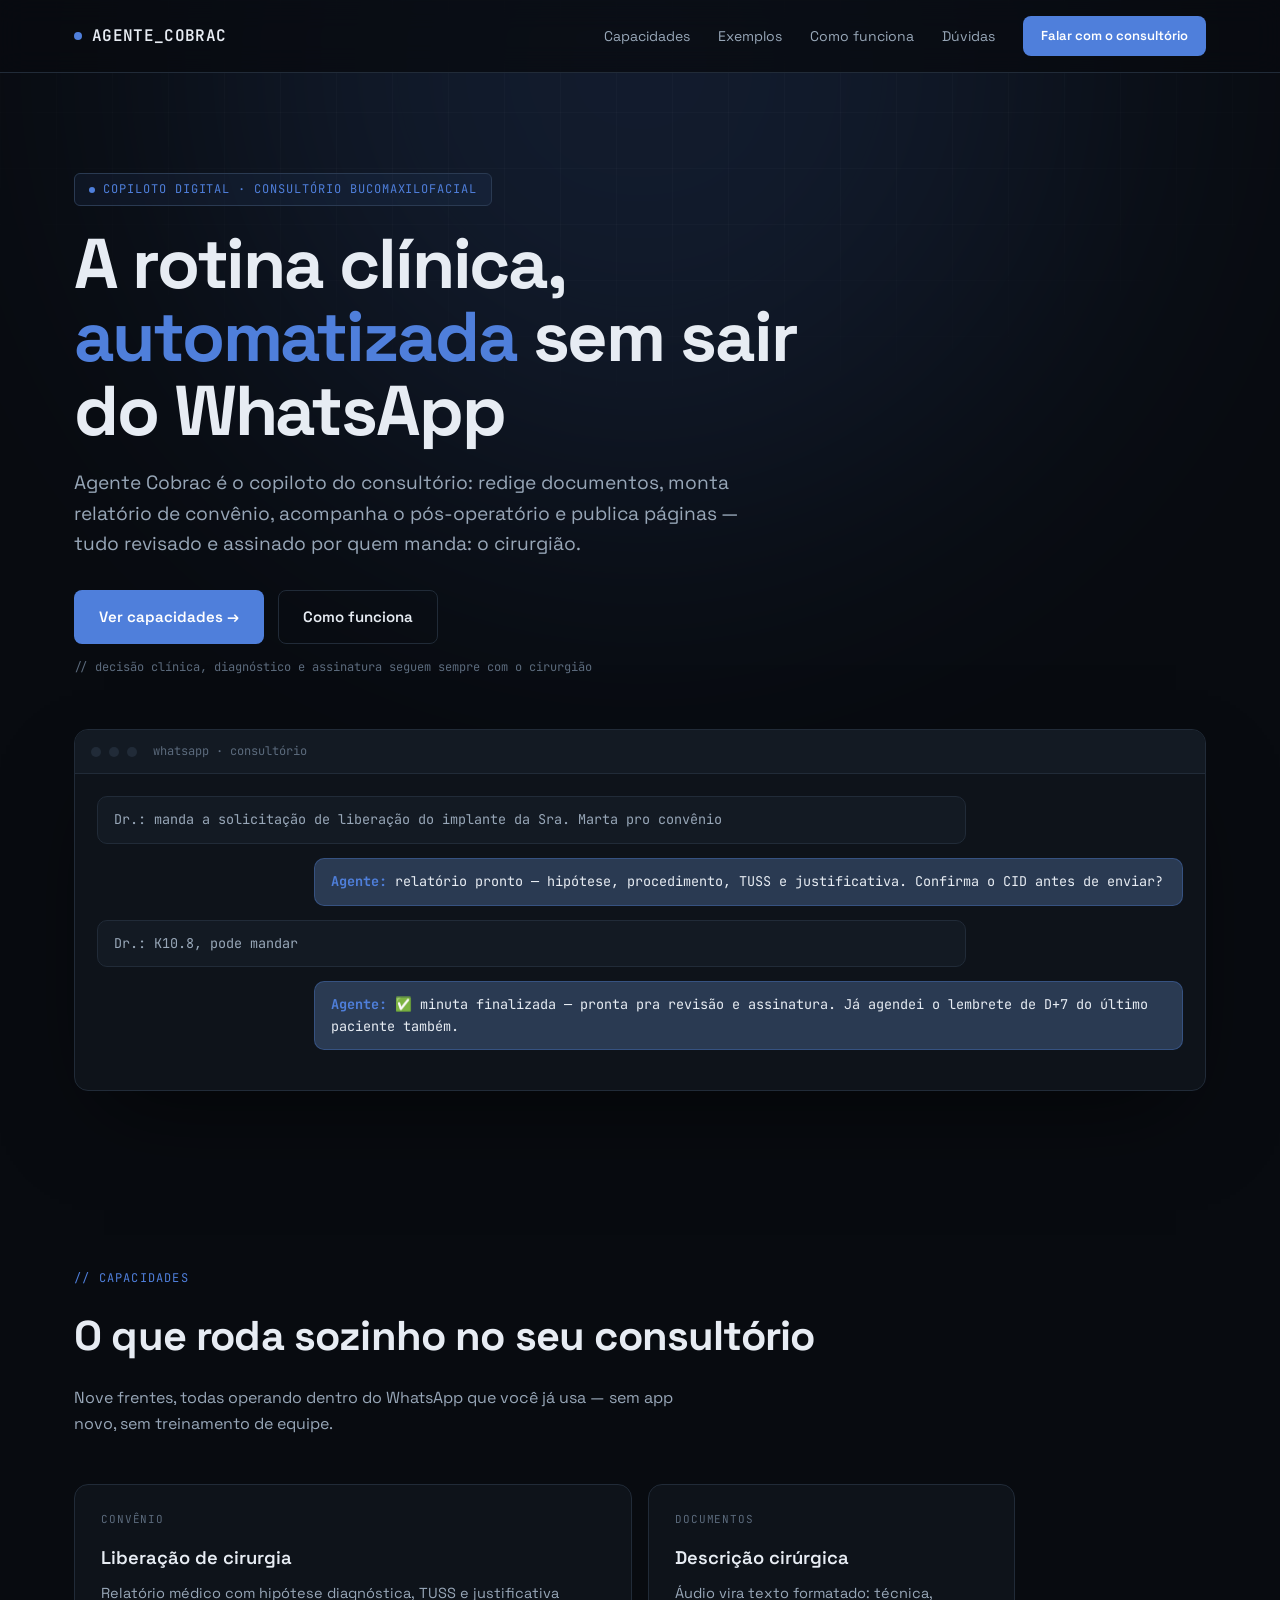
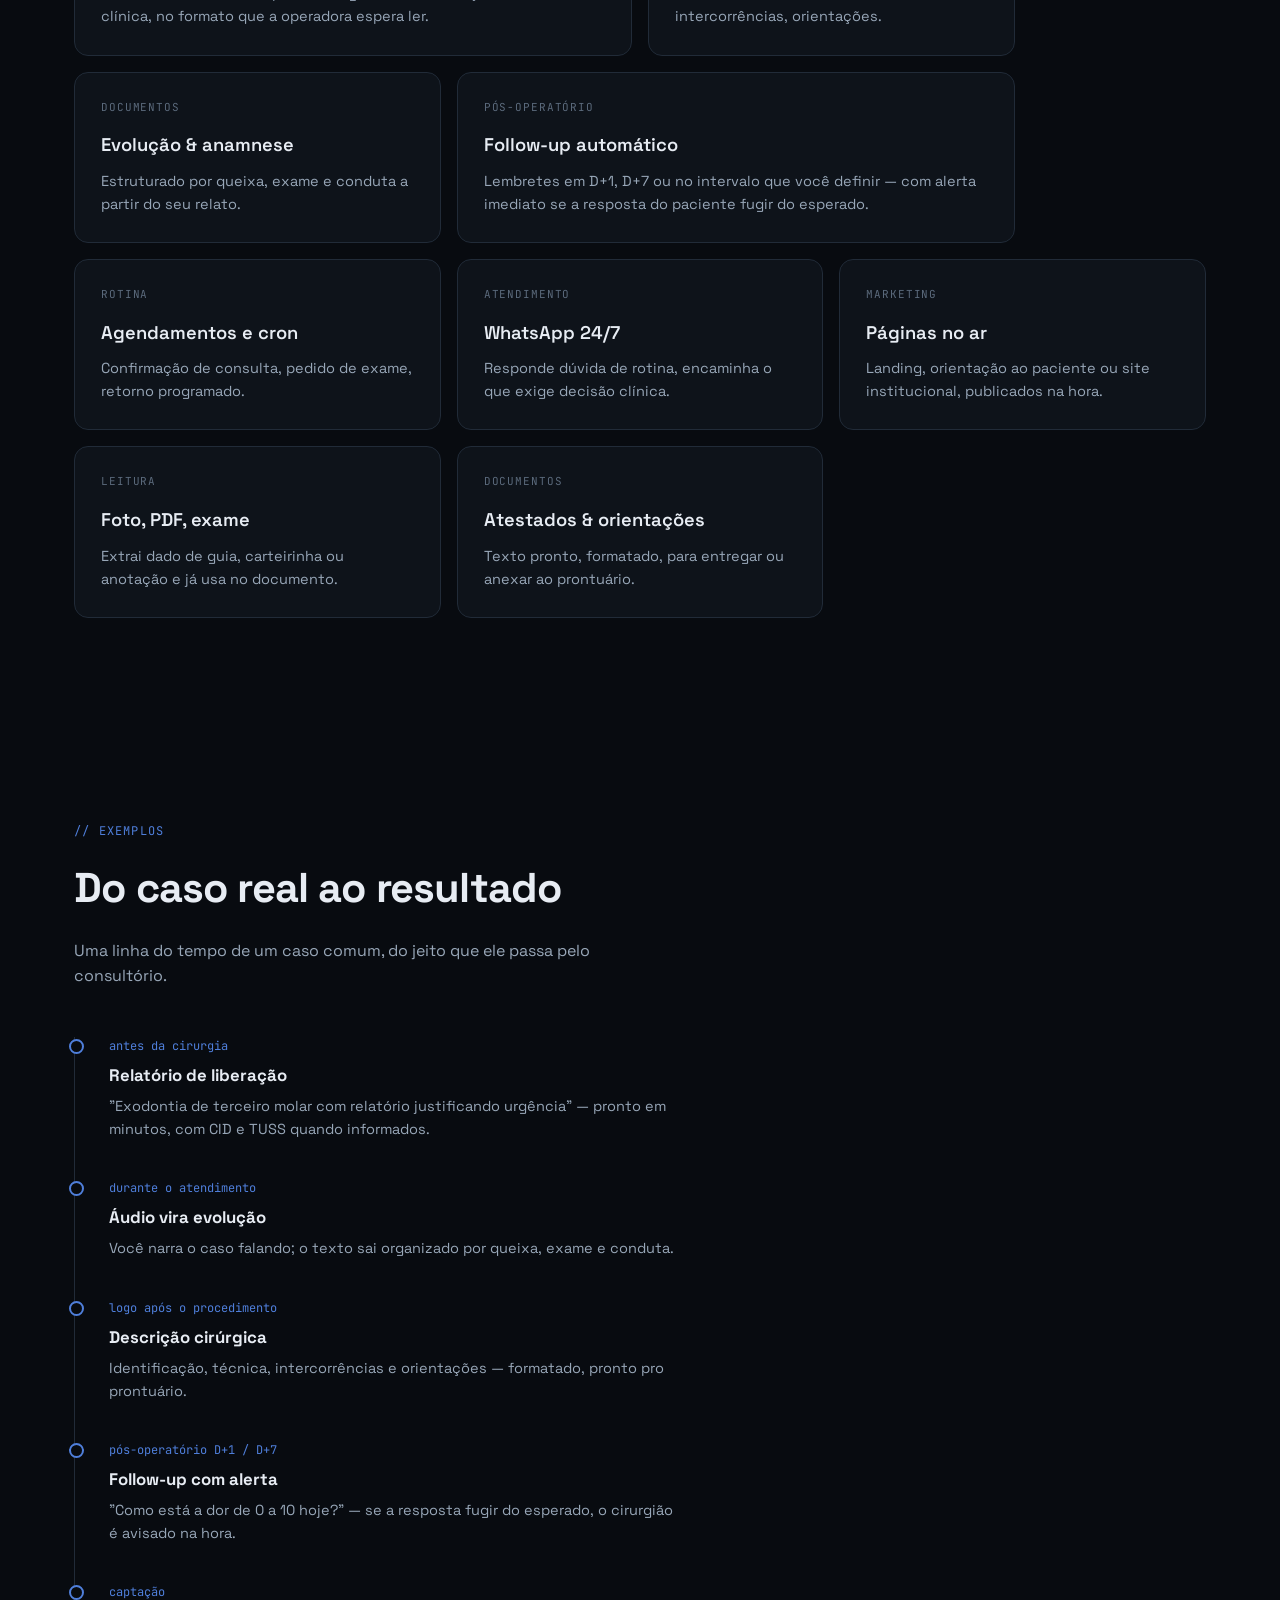
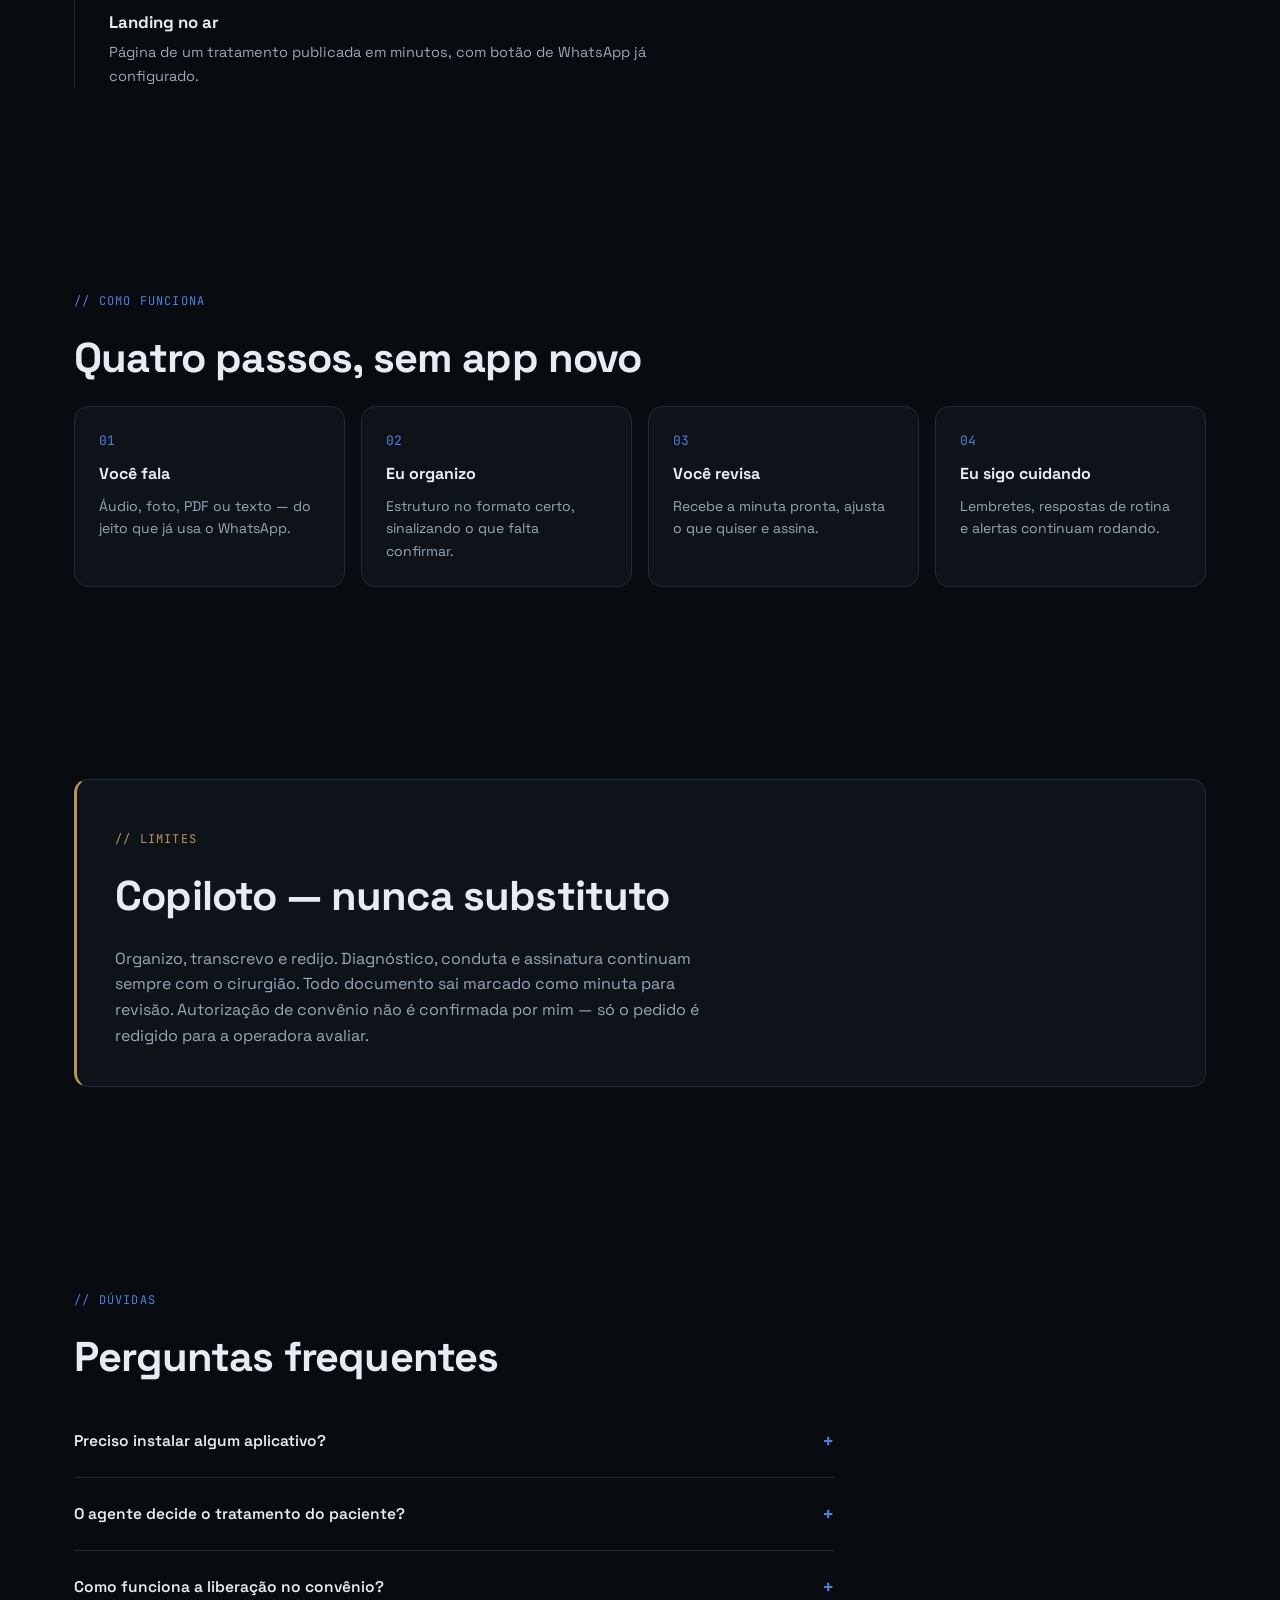
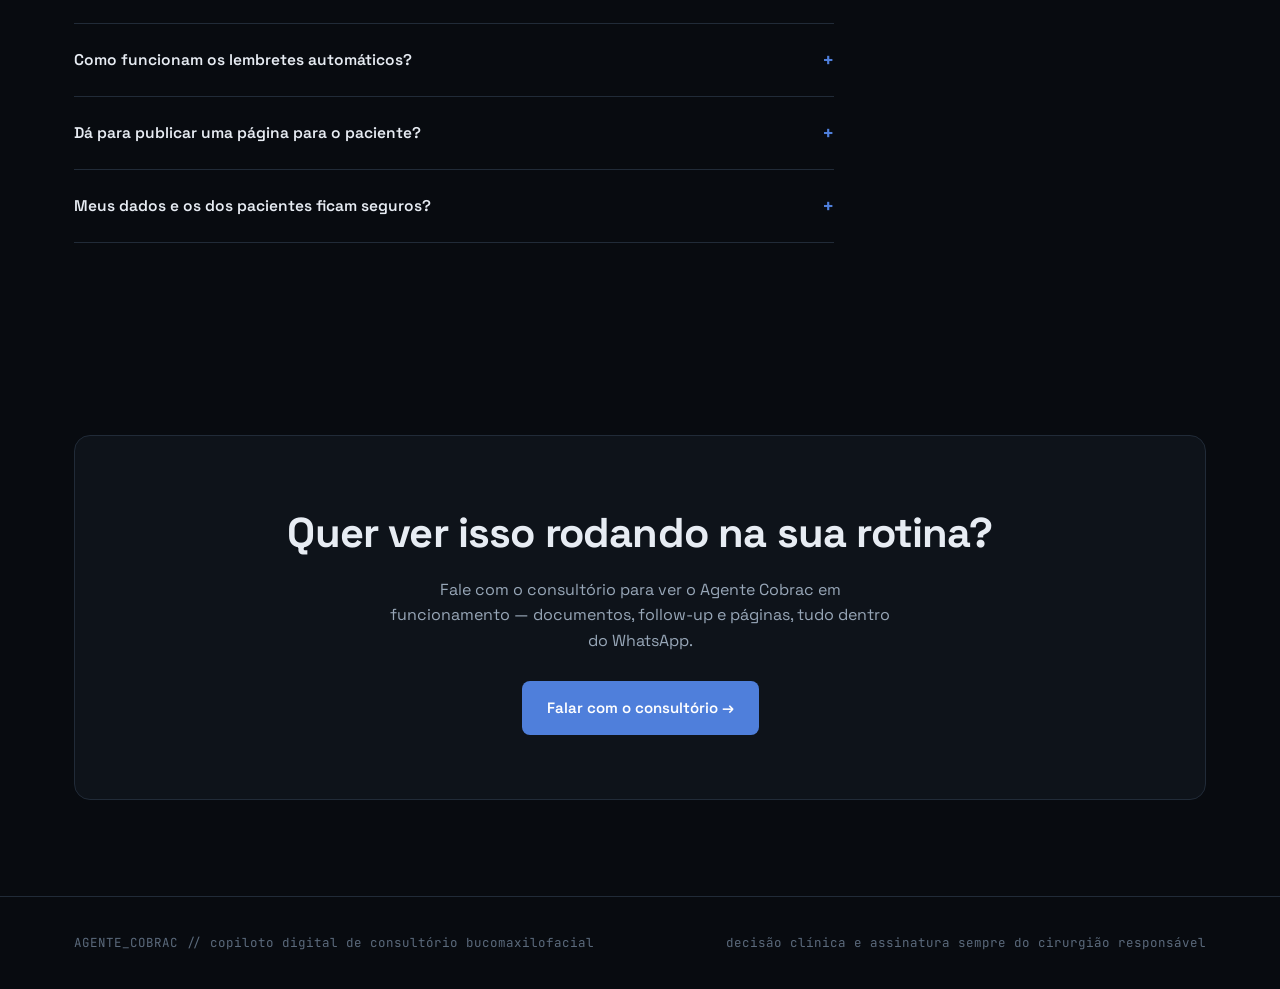
==== assets/sites_padrao/agente-cobrac/index.html @ 3a454f1e "Modo apresentacao (/apresentacao) + mini-CRM (/crm): funil comercial ate cirurgia com mensagem autom" ====
<!doctype html>
<html lang="pt-BR">
<head>
<meta charset="utf-8">
<meta name="viewport" content="width=device-width, initial-scale=1">
<title>Agente Cobrac — automação clínica para cirurgiões bucomaxilofaciais</title>
<meta name="description" content="O copiloto digital do consultório bucomaxilofacial: documentos, liberação de convênio, follow-up automático e páginas no ar — tudo dentro do WhatsApp.">
<meta property="og:title" content="Agente Cobrac — automação clínica para bucomaxilo">
<meta property="og:type" content="website">
<link rel="icon" href="data:image/svg+xml,<svg xmlns='http://www.w3.org/2000/svg' viewBox='0 0 100 100'><text y='.85em' font-size='84'>◆</text></svg>">
<link rel="preconnect" href="https://fonts.googleapis.com">
<link rel="preconnect" href="https://fonts.gstatic.com" crossorigin>
<link href="https://fonts.googleapis.com/css2?family=Space+Grotesk:wght@400;500;600;700&family=JetBrains+Mono:wght@400;500;600&display=swap" rel="stylesheet">
<style>
:root{
  --void:#080b10; --panel:#0e131a; --panel-2:#131a23; --line:#212b38;
  --ink:#e7ecf3; --ink-soft:#98a7b8; --ink-mute:#5b6a7c;
  --accent:#4f7fdb; --accent-soft:#2a3a52; --gold:#b8965a;
  --mono: 'JetBrains Mono', ui-monospace, SFMono-Regular, Menlo, monospace;
  --sans: 'Space Grotesk', system-ui, -apple-system, sans-serif;
}
*{box-sizing:border-box}
html{scroll-behavior:smooth}
body{margin:0;background:var(--void);color:var(--ink);font-family:var(--sans);line-height:1.6;overflow-x:hidden;-webkit-font-smoothing:antialiased}
::selection{background:var(--accent);color:#080b10}
a{color:inherit}
.container{max-width:1180px;margin:0 auto;padding:0 24px}

/* subtle backdrop — no rainbow blobs, just a quiet glow */
.mesh{position:fixed;inset:0;z-index:-2;background:var(--void)}
.mesh::before{
  content:"";position:absolute;width:70vw;height:70vw;border-radius:50%;
  filter:blur(140px);opacity:.14;background:var(--accent);
  top:-30vw;left:50%;transform:translateX(-50%);
}
.grid-overlay{position:fixed;inset:0;z-index:-1;pointer-events:none;
  background-image:linear-gradient(rgba(255,255,255,.02) 1px,transparent 1px),linear-gradient(90deg,rgba(255,255,255,.02) 1px,transparent 1px);
  background-size:56px 56px; mask-image:radial-gradient(ellipse 80% 60% at 50% 0%,#000 40%,transparent 85%)}

/* nav */
.nav{position:sticky;top:0;z-index:40;backdrop-filter:blur(14px);background:rgba(8,11,16,.78);border-bottom:1px solid var(--line)}
.nav-inner{display:flex;align-items:center;justify-content:space-between;height:72px}
.brand{display:flex;align-items:center;gap:10px;font-family:var(--mono);font-weight:600;letter-spacing:.02em;text-decoration:none;color:var(--ink)}
.brand .dot{width:8px;height:8px;border-radius:50%;background:var(--accent)}
.nav-links{display:flex;gap:28px;align-items:center}
.nav-links a{font-size:14px;color:var(--ink-soft);text-decoration:none;transition:color .2s}
.nav-links a:hover{color:var(--accent)}
@media (max-width:820px){.nav-links a:not(.cta-mini){display:none}}
.cta-mini{padding:10px 18px;border-radius:8px;background:var(--accent);color:#fff!important;font-weight:600;font-size:13px!important}

/* hero */
.hero{padding:100px 0 70px;position:relative}
.kicker{display:inline-flex;align-items:center;gap:8px;font-family:var(--mono);font-size:12px;letter-spacing:.08em;text-transform:uppercase;color:var(--accent);border:1px solid var(--accent-soft);background:rgba(79,127,219,.08);padding:6px 14px;border-radius:6px}
.kicker::before{content:"";width:6px;height:6px;border-radius:50%;background:var(--accent)}
.hero h1{font-size:clamp(2.4rem,5.6vw,4.4rem);line-height:1.04;letter-spacing:-.03em;margin:22px 0 20px;max-width:16ch;font-weight:700;color:var(--ink)}
.hero h1 em{font-style:normal;color:var(--accent)}
.hero p.lead{color:var(--ink-soft);font-size:clamp(1rem,1.6vw,1.2rem);max-width:56ch;margin-bottom:30px}
.hero-ctas{display:flex;gap:14px;flex-wrap:wrap;margin-bottom:14px}
.btn{display:inline-flex;align-items:center;gap:8px;padding:14px 24px;border-radius:8px;font-weight:600;font-size:15px;text-decoration:none;border:1px solid transparent;transition:transform .2s ease,box-shadow .2s ease}
.btn-primary{background:var(--accent);color:#fff}
.btn-primary:hover{transform:translateY(-2px);box-shadow:0 12px 28px -10px rgba(79,127,219,.55)}
.btn-ghost{border-color:var(--line);color:var(--ink)}
.btn-ghost:hover{border-color:var(--accent);color:var(--accent)}
.fine{font-family:var(--mono);font-size:12px;color:var(--ink-mute)}

/* terminal / chat mockup */
.termwrap{margin-top:52px}
.term{background:var(--panel);border:1px solid var(--line);border-radius:14px;overflow:hidden;box-shadow:0 40px 90px -30px rgba(0,0,0,.6)}
.term-bar{display:flex;align-items:center;gap:8px;padding:12px 16px;border-bottom:1px solid var(--line);background:var(--panel-2)}
.term-dot{width:10px;height:10px;border-radius:50%;background:var(--line)}
.term-title{margin-left:8px;font-family:var(--mono);font-size:12px;color:var(--ink-mute)}
.term-body{padding:22px 22px 26px;font-family:var(--mono);font-size:13.5px}
.bubble{max-width:80%;padding:12px 16px;border-radius:10px;margin-bottom:14px;opacity:0;transform:translateY(10px);animation:rise .5s ease forwards}
.bubble.dr{background:var(--panel-2);border:1px solid var(--line);color:var(--ink-soft)}
.bubble.bot{background:var(--accent-soft);border:1px solid rgba(79,127,219,.35);margin-left:auto;color:var(--ink)}
.bubble b{color:var(--accent)}
.b1{animation-delay:.2s}.b2{animation-delay:1.1s}.b3{animation-delay:2s}.b4{animation-delay:2.9s}
@keyframes rise{to{opacity:1;transform:none}}

/* section shell */
section{padding:96px 0}
.eyebrow{font-family:var(--mono);font-size:12px;letter-spacing:.1em;text-transform:uppercase;color:var(--accent);margin-bottom:14px}
h2{font-size:clamp(1.7rem,3.4vw,2.6rem);letter-spacing:-.02em;margin:0 0 14px;font-weight:700}
.sec-lead{color:var(--ink-soft);max-width:60ch;margin-bottom:48px}

/* bento */
.bento{display:grid;grid-template-columns:repeat(6,1fr);gap:16px}
.bcard{grid-column:span 2;background:var(--panel);border:1px solid var(--line);border-radius:14px;padding:26px;position:relative;overflow:hidden;transition:border-color .25s ease,transform .25s ease}
.bcard:hover{border-color:var(--accent);transform:translateY(-3px)}
.bcard.big{grid-column:span 3}
.bcard .tag{font-family:var(--mono);font-size:11px;color:var(--ink-mute);text-transform:uppercase;letter-spacing:.08em;margin-bottom:14px;display:block}
.bcard h3{font-size:1.15rem;margin:0 0 10px;font-weight:600}
.bcard p{color:var(--ink-soft);font-size:14.5px;margin:0}
@media (max-width:900px){.bento{grid-template-columns:repeat(2,1fr)}.bcard,.bcard.big{grid-column:span 2}}

/* timeline exemplos */
.timeline{position:relative;padding-left:34px;border-left:1px solid var(--line)}
.tl-item{position:relative;padding-bottom:38px}
.tl-item:last-child{padding-bottom:0}
.tl-item::before{content:"";position:absolute;left:-40px;top:2px;width:11px;height:11px;border-radius:50%;background:var(--void);border:2px solid var(--accent)}
.tl-item .when{font-family:var(--mono);font-size:12px;color:var(--accent);margin-bottom:6px;display:block}
.tl-item h3{margin:0 0 6px;font-size:1.05rem}
.tl-item p{color:var(--ink-soft);margin:0;max-width:64ch;font-size:14.5px}

/* steps */
.steps{display:grid;grid-template-columns:repeat(4,1fr);gap:16px}
.step{background:var(--panel);border:1px solid var(--line);border-radius:14px;padding:24px}
.step .n{font-family:var(--mono);color:var(--accent);font-size:13px;margin-bottom:10px}
.step h3{font-size:1rem;margin:0 0 8px}
.step p{color:var(--ink-soft);font-size:14px;margin:0}
@media (max-width:900px){.steps{grid-template-columns:1fr 1fr}}
@media (max-width:560px){.steps{grid-template-columns:1fr}}

/* safety */
.safety{background:var(--panel);border:1px solid var(--line);border-left:3px solid var(--gold);border-radius:14px;padding:38px}
.safety h2{color:var(--ink)}
.safety .eyebrow{color:var(--gold)}

/* faq */
.faq-item{border-bottom:1px solid var(--line);padding:20px 0}
.faq-item summary{cursor:pointer;font-weight:600;font-size:15.5px;list-style:none;display:flex;justify-content:space-between;align-items:center;gap:16px}
.faq-item summary::-webkit-details-marker{display:none}
.faq-item summary::after{content:"+";color:var(--accent);font-size:20px;transition:transform .25s}
.faq-item[open] summary::after{transform:rotate(45deg)}
.faq-item p{color:var(--ink-soft);margin:14px 0 0;font-size:14.5px;max-width:66ch}

/* final cta */
.finalcta{text-align:center;background:var(--panel);border:1px solid var(--line);border-radius:16px;padding:64px 24px}
.finalcta h2{margin-bottom:10px}
.finalcta p{color:var(--ink-soft);max-width:50ch;margin:0 auto 28px}

footer{border-top:1px solid var(--line);padding:36px 0;color:var(--ink-mute);font-family:var(--mono);font-size:12.5px}
footer .container{display:flex;flex-wrap:wrap;justify-content:space-between;gap:10px}

/* reveal on scroll */
.reveal{opacity:0;transform:translateY(18px);transition:opacity .7s ease,transform .7s ease}
.reveal.in{opacity:1;transform:none}
@media (prefers-reduced-motion:reduce){.reveal{opacity:1;transform:none;transition:none}}
</style>
</head>
<body>

<div class="mesh"></div>
<div class="grid-overlay"></div>

<nav class="nav">
  <div class="container nav-inner">
    <a class="brand" href="#"><span class="dot"></span>AGENTE_COBRAC</a>
    <div class="nav-links">
      <a href="#capacidades">Capacidades</a>
      <a href="#exemplos">Exemplos</a>
      <a href="#como">Como funciona</a>
      <a href="#duvidas">Dúvidas</a>
      <a class="btn-primary cta-mini" href="#contato">Falar com o consultório</a>
    </div>
  </div>
</nav>

<header class="hero">
  <div class="container">
    <span class="kicker">Copiloto digital · consultório bucomaxilofacial</span>
    <h1>A rotina clínica, <em>automatizada</em> sem sair do WhatsApp</h1>
    <p class="lead">Agente Cobrac é o copiloto do consultório: redige documentos, monta relatório de convênio, acompanha o pós-operatório e publica páginas — tudo revisado e assinado por quem manda: o cirurgião.</p>
    <div class="hero-ctas">
      <a class="btn btn-primary" href="#capacidades">Ver capacidades →</a>
      <a class="btn btn-ghost" href="#como">Como funciona</a>
    </div>
    <p class="fine">// decisão clínica, diagnóstico e assinatura seguem sempre com o cirurgião</p>

    <div class="termwrap reveal">
      <div class="term">
        <div class="term-bar"><span class="term-dot"></span><span class="term-dot"></span><span class="term-dot"></span><span class="term-title">whatsapp · consultório</span></div>
        <div class="term-body">
          <div class="bubble dr b1">Dr.: manda a solicitação de liberação do implante da Sra. Marta pro convênio</div>
          <div class="bubble bot b2"><b>Agente:</b> relatório pronto — hipótese, procedimento, TUSS e justificativa. Confirma o CID antes de enviar?</div>
          <div class="bubble dr b3">Dr.: K10.8, pode mandar</div>
          <div class="bubble bot b4"><b>Agente:</b> ✅ minuta finalizada — pronta pra revisão e assinatura. Já agendei o lembrete de D+7 do último paciente também.</div>
        </div>
      </div>
    </div>
  </div>
</header>

<main>

  <section id="capacidades">
    <div class="container">
      <div class="reveal">
        <p class="eyebrow">// Capacidades</p>
        <h2>O que roda sozinho no seu consultório</h2>
        <p class="sec-lead">Nove frentes, todas operando dentro do WhatsApp que você já usa — sem app novo, sem treinamento de equipe.</p>
      </div>
      <div class="bento">
        <article class="bcard big reveal">
          <span class="tag">Convênio</span>
          <h3>Liberação de cirurgia</h3>
          <p>Relatório médico com hipótese diagnóstica, TUSS e justificativa clínica, no formato que a operadora espera ler.</p>
        </article>
        <article class="bcard reveal"><span class="tag">Documentos</span><h3>Descrição cirúrgica</h3><p>Áudio vira texto formatado: técnica, intercorrências, orientações.</p></article>
        <article class="bcard reveal"><span class="tag">Documentos</span><h3>Evolução & anamnese</h3><p>Estruturado por queixa, exame e conduta a partir do seu relato.</p></article>
        <article class="bcard big reveal">
          <span class="tag">Pós-operatório</span>
          <h3>Follow-up automático</h3>
          <p>Lembretes em D+1, D+7 ou no intervalo que você definir — com alerta imediato se a resposta do paciente fugir do esperado.</p>
        </article>
        <article class="bcard reveal"><span class="tag">Rotina</span><h3>Agendamentos e cron</h3><p>Confirmação de consulta, pedido de exame, retorno programado.</p></article>
        <article class="bcard reveal"><span class="tag">Atendimento</span><h3>WhatsApp 24/7</h3><p>Responde dúvida de rotina, encaminha o que exige decisão clínica.</p></article>
        <article class="bcard reveal"><span class="tag">Marketing</span><h3>Páginas no ar</h3><p>Landing, orientação ao paciente ou site institucional, publicados na hora.</p></article>
        <article class="bcard reveal"><span class="tag">Leitura</span><h3>Foto, PDF, exame</h3><p>Extrai dado de guia, carteirinha ou anotação e já usa no documento.</p></article>
        <article class="bcard reveal"><span class="tag">Documentos</span><h3>Atestados & orientações</h3><p>Texto pronto, formatado, para entregar ou anexar ao prontuário.</p></article>
      </div>
    </div>
  </section>

  <section id="exemplos">
    <div class="container">
      <div class="reveal">
        <p class="eyebrow">// Exemplos</p>
        <h2>Do caso real ao resultado</h2>
        <p class="sec-lead">Uma linha do tempo de um caso comum, do jeito que ele passa pelo consultório.</p>
      </div>
      <div class="timeline reveal">
        <div class="tl-item">
          <span class="when">antes da cirurgia</span>
          <h3>Relatório de liberação</h3>
          <p>"Exodontia de terceiro molar com relatório justificando urgência" — pronto em minutos, com CID e TUSS quando informados.</p>
        </div>
        <div class="tl-item">
          <span class="when">durante o atendimento</span>
          <h3>Áudio vira evolução</h3>
          <p>Você narra o caso falando; o texto sai organizado por queixa, exame e conduta.</p>
        </div>
        <div class="tl-item">
          <span class="when">logo após o procedimento</span>
          <h3>Descrição cirúrgica</h3>
          <p>Identificação, técnica, intercorrências e orientações — formatado, pronto pro prontuário.</p>
        </div>
        <div class="tl-item">
          <span class="when">pós-operatório D+1 / D+7</span>
          <h3>Follow-up com alerta</h3>
          <p>"Como está a dor de 0 a 10 hoje?" — se a resposta fugir do esperado, o cirurgião é avisado na hora.</p>
        </div>
        <div class="tl-item">
          <span class="when">captação</span>
          <h3>Landing no ar</h3>
          <p>Página de um tratamento publicada em minutos, com botão de WhatsApp já configurado.</p>
        </div>
      </div>
    </div>
  </section>

  <section id="como">
    <div class="container">
      <div class="reveal">
        <p class="eyebrow">// Como funciona</p>
        <h2>Quatro passos, sem app novo</h2>
      </div>
      <div class="steps reveal">
        <div class="step"><div class="n">01</div><h3>Você fala</h3><p>Áudio, foto, PDF ou texto — do jeito que já usa o WhatsApp.</p></div>
        <div class="step"><div class="n">02</div><h3>Eu organizo</h3><p>Estruturo no formato certo, sinalizando o que falta confirmar.</p></div>
        <div class="step"><div class="n">03</div><h3>Você revisa</h3><p>Recebe a minuta pronta, ajusta o que quiser e assina.</p></div>
        <div class="step"><div class="n">04</div><h3>Eu sigo cuidando</h3><p>Lembretes, respostas de rotina e alertas continuam rodando.</p></div>
      </div>
    </div>
  </section>

  <section>
    <div class="container">
      <div class="safety reveal">
        <p class="eyebrow">// Limites</p>
        <h2>Copiloto — nunca substituto</h2>
        <p class="sec-lead" style="margin-bottom:0">Organizo, transcrevo e redijo. Diagnóstico, conduta e assinatura continuam sempre com o cirurgião. Todo documento sai marcado como minuta para revisão. Autorização de convênio não é confirmada por mim — só o pedido é redigido para a operadora avaliar.</p>
      </div>
    </div>
  </section>

  <section id="duvidas">
    <div class="container">
      <div class="reveal">
        <p class="eyebrow">// Dúvidas</p>
        <h2>Perguntas frequentes</h2>
      </div>
      <div class="reveal" style="max-width:760px">
        <details class="faq-item"><summary>Preciso instalar algum aplicativo?</summary><p>Não. Tudo roda no mesmo WhatsApp do consultório — áudio, foto, PDF ou texto, e a resposta chega ali mesmo.</p></details>
        <details class="faq-item"><summary>O agente decide o tratamento do paciente?</summary><p>Nunca. Toda decisão clínica é do cirurgião. O que é entregue sempre chega marcado como minuta para revisão e assinatura.</p></details>
        <details class="faq-item"><summary>Como funciona a liberação no convênio?</summary><p>Você passa os dados do caso e o relatório sai no formato que a operadora espera, com CID e TUSS quando informados. Dado que falta fica sinalizado "a confirmar" — nunca inventado.</p></details>
        <details class="faq-item"><summary>Como funcionam os lembretes automáticos?</summary><p>Você define uma vez o que precisa ser lembrado e quando; a partir daí o envio acontece sozinho, com aviso se algo sair do esperado.</p></details>
        <details class="faq-item"><summary>Dá para publicar uma página para o paciente?</summary><p>Sim — direto no domínio do consultório, com link pronto para mandar no WhatsApp.</p></details>
        <details class="faq-item"><summary>Meus dados e os dos pacientes ficam seguros?</summary><p>Ficam no ambiente do próprio consultório, sem compartilhamento com terceiros.</p></details>
      </div>
    </div>
  </section>

  <section id="contato">
    <div class="container">
      <div class="finalcta reveal">
        <h2>Quer ver isso rodando na sua rotina?</h2>
        <p>Fale com o consultório para ver o Agente Cobrac em funcionamento — documentos, follow-up e páginas, tudo dentro do WhatsApp.</p>
        <a class="btn btn-primary" href="#">Falar com o consultório →</a>
      </div>
    </div>
  </section>

</main>

<footer>
  <div class="container">
    <span>AGENTE_COBRAC // copiloto digital de consultório bucomaxilofacial</span>
    <span>decisão clínica e assinatura sempre do cirurgião responsável</span>
  </div>
</footer>

<script>
document.addEventListener('DOMContentLoaded', () => {
  const io = new IntersectionObserver((entries) => {
    entries.forEach(e => { if (e.isIntersecting) e.target.classList.add('in'); });
  }, { threshold: .12 });
  document.querySelectorAll('.reveal').forEach(el => io.observe(el));
});
</script>

</body>
</html>
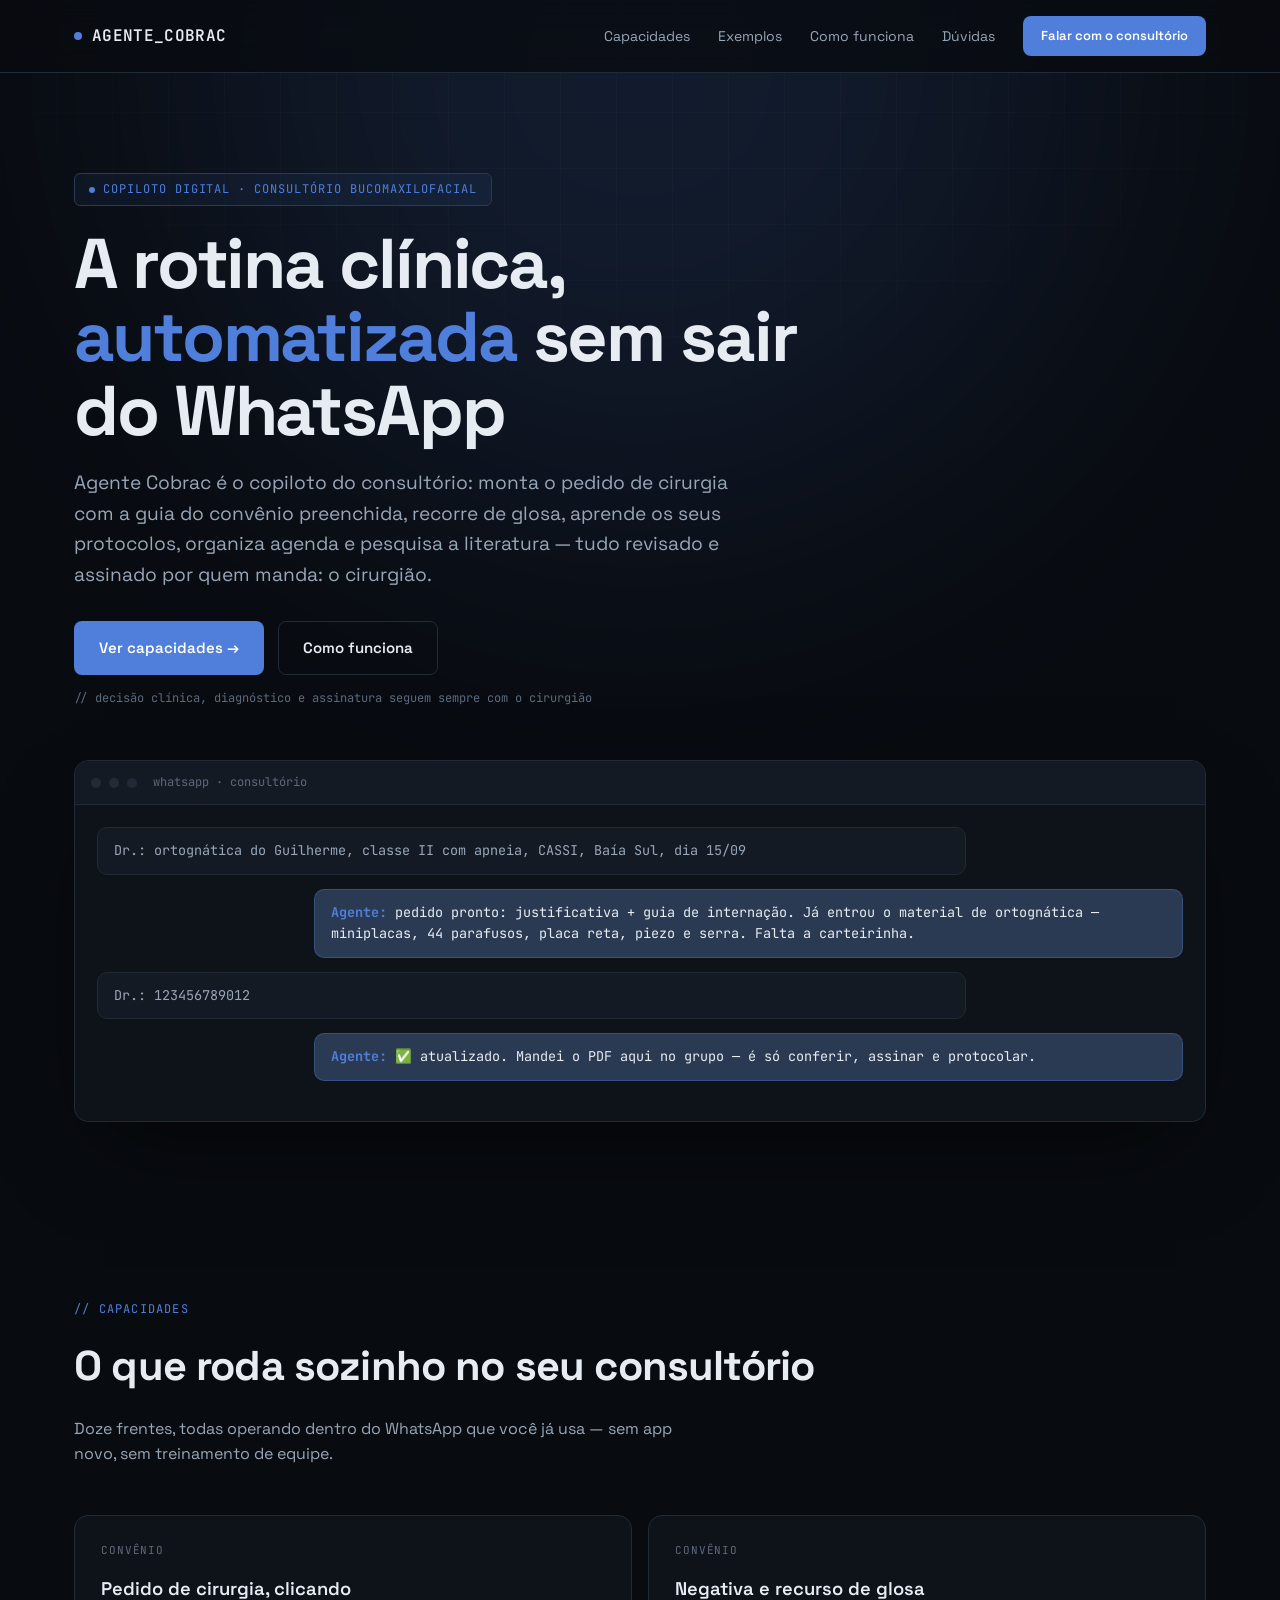
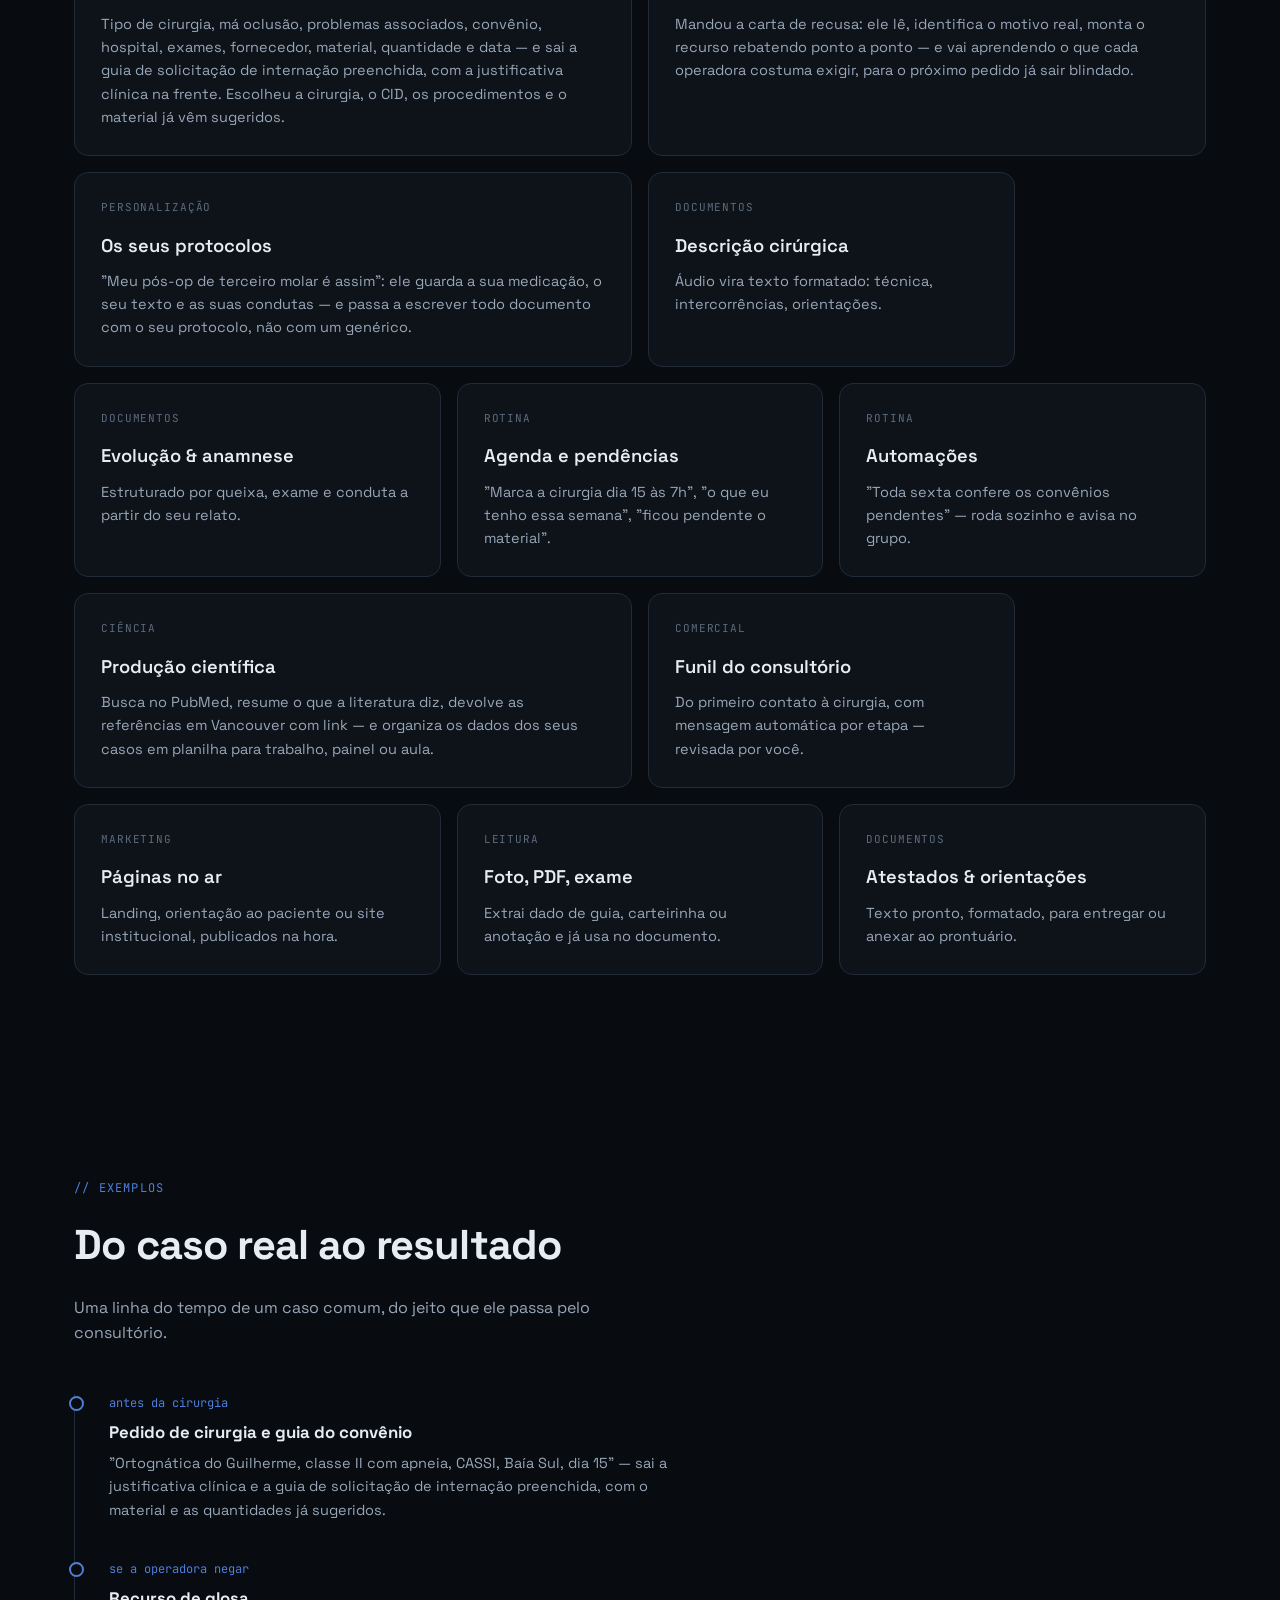
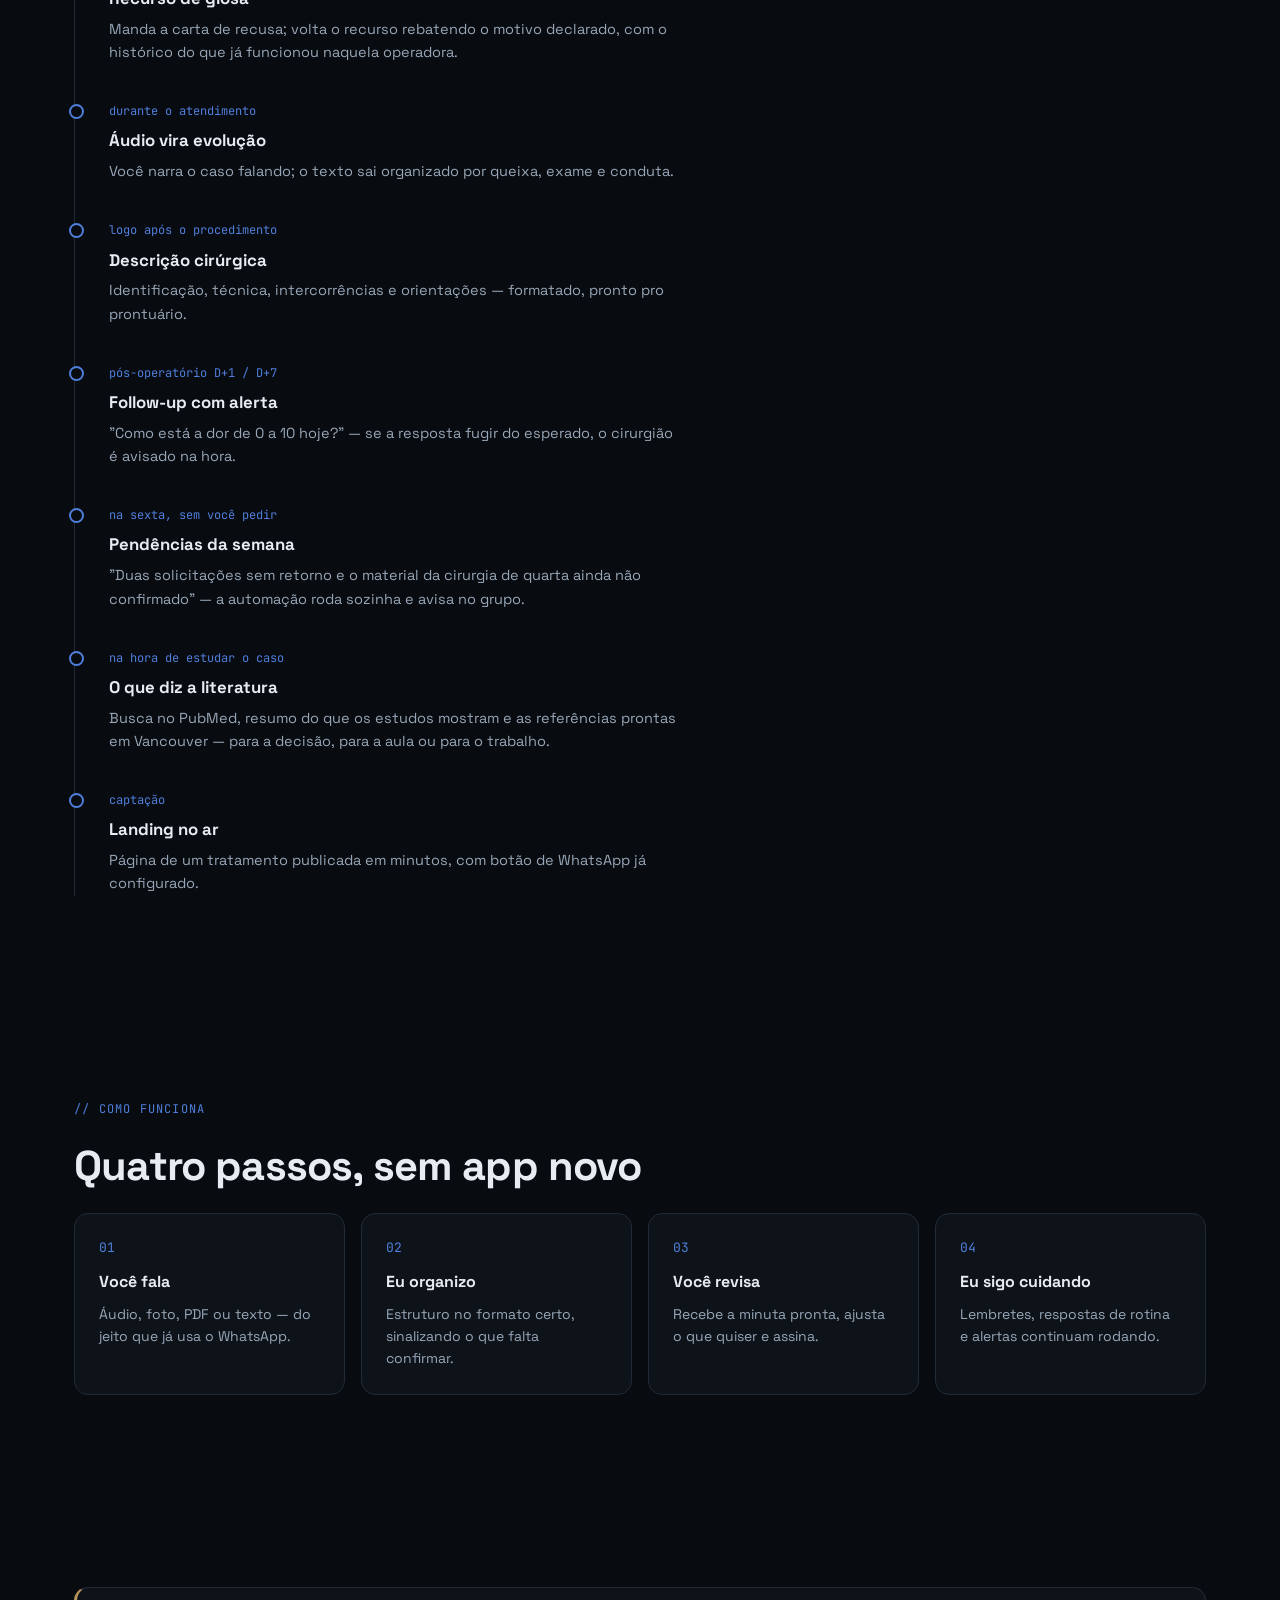
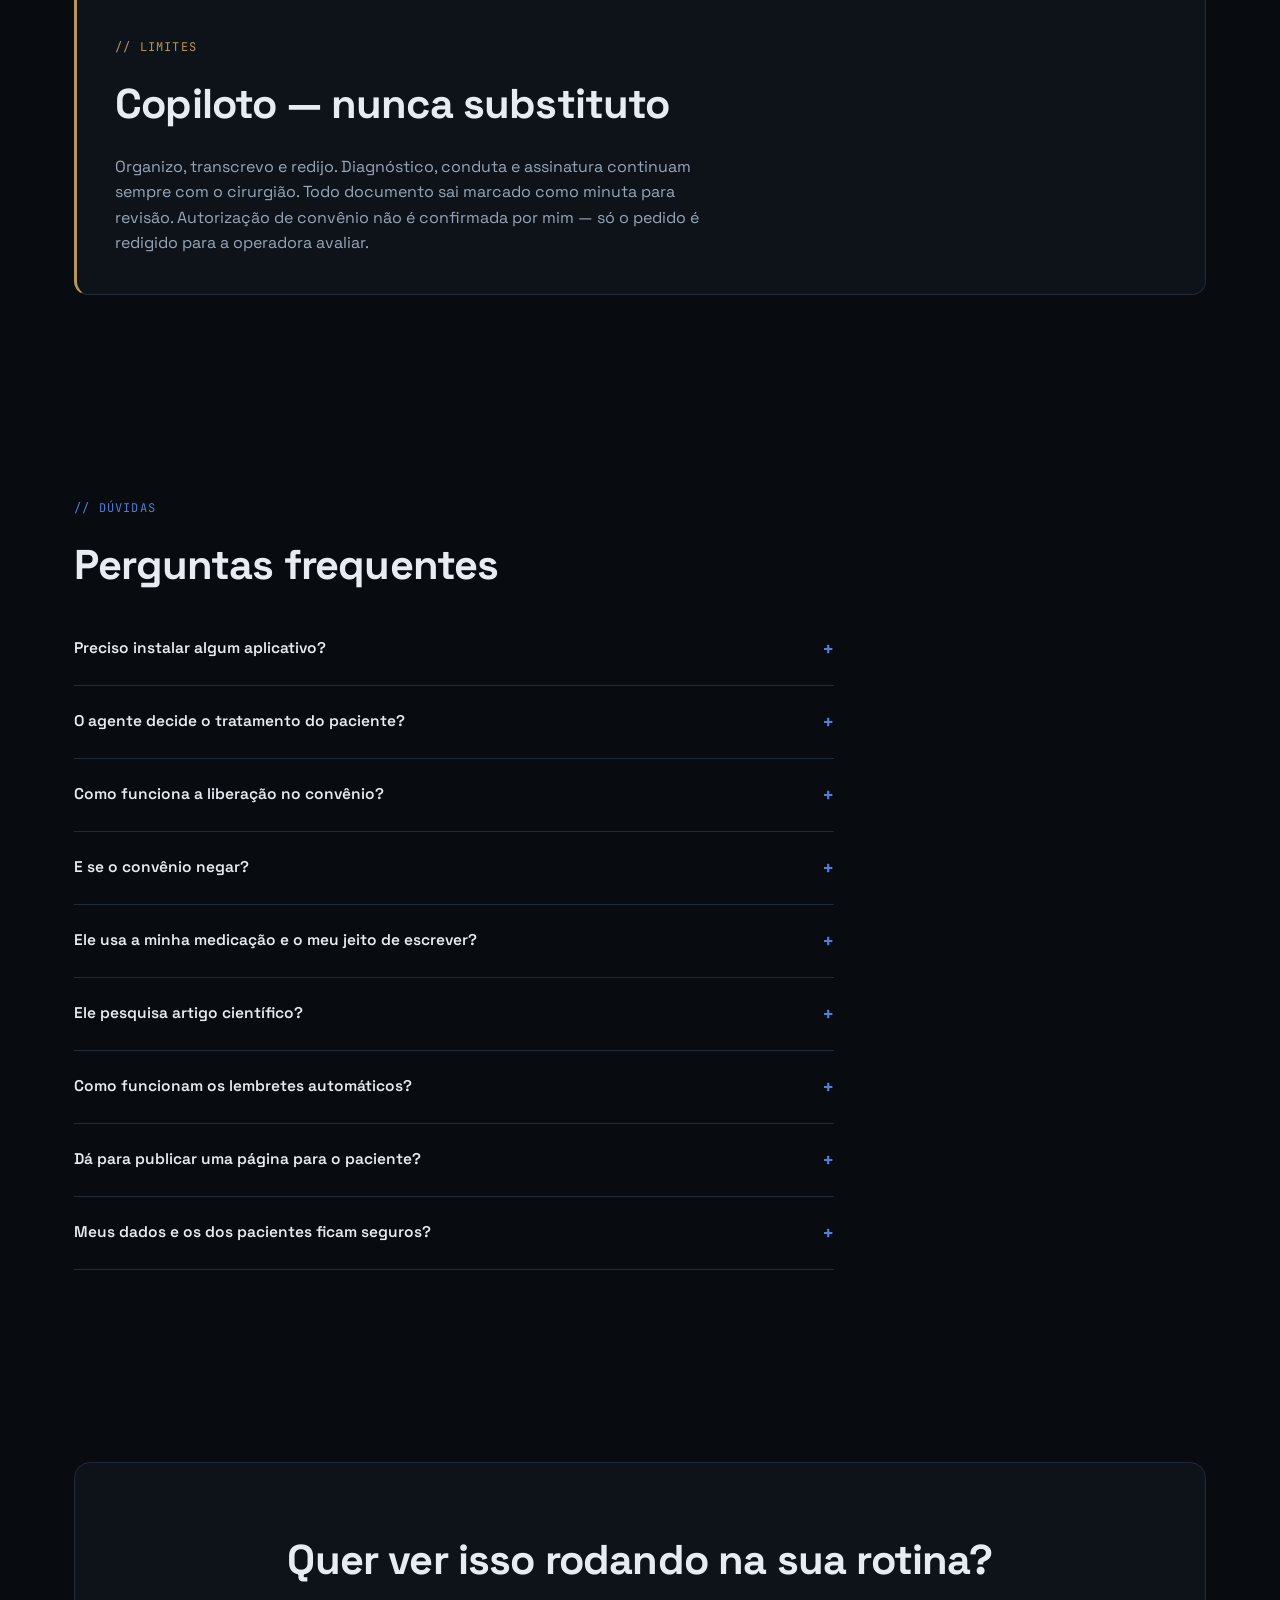
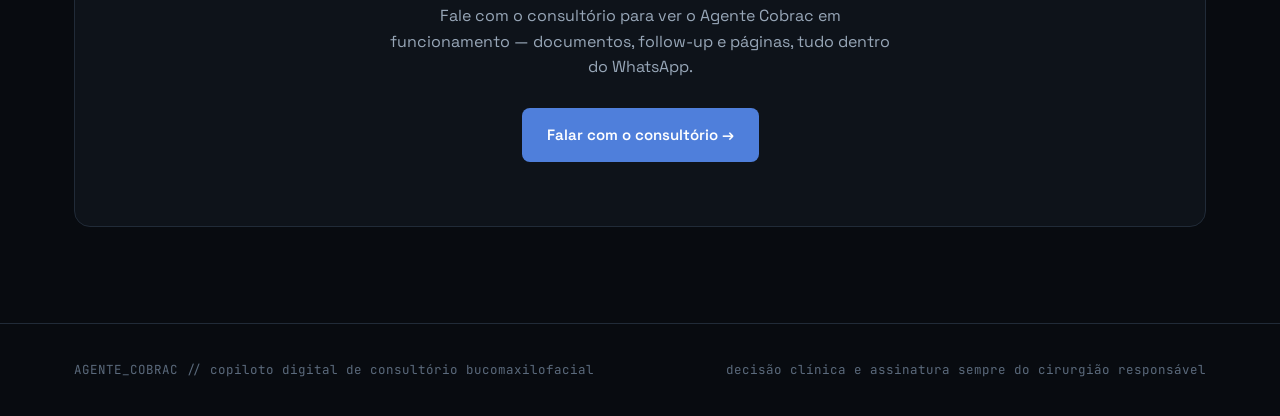
==== commit 49241a5e: "Pedido de cirurgia clicando, glosa, protocolos, agenda, ciencia e automacoes O que os cirurgioes ped" ====
--- a/assets/sites_padrao/agente-cobrac/index.html
+++ b/assets/sites_padrao/agente-cobrac/index.html
@@ -160,7 +160,7 @@
   <div class="container">
     <span class="kicker">Copiloto digital · consultório bucomaxilofacial</span>
     <h1>A rotina clínica, <em>automatizada</em> sem sair do WhatsApp</h1>
-    <p class="lead">Agente Cobrac é o copiloto do consultório: redige documentos, monta relatório de convênio, acompanha o pós-operatório e publica páginas — tudo revisado e assinado por quem manda: o cirurgião.</p>
+    <p class="lead">Agente Cobrac é o copiloto do consultório: monta o pedido de cirurgia com a guia do convênio preenchida, recorre de glosa, aprende os seus protocolos, organiza agenda e pesquisa a literatura — tudo revisado e assinado por quem manda: o cirurgião.</p>
     <div class="hero-ctas">
       <a class="btn btn-primary" href="#capacidades">Ver capacidades →</a>
       <a class="btn btn-ghost" href="#como">Como funciona</a>
@@ -171,10 +171,10 @@
       <div class="term">
         <div class="term-bar"><span class="term-dot"></span><span class="term-dot"></span><span class="term-dot"></span><span class="term-title">whatsapp · consultório</span></div>
         <div class="term-body">
-          <div class="bubble dr b1">Dr.: manda a solicitação de liberação do implante da Sra. Marta pro convênio</div>
-          <div class="bubble bot b2"><b>Agente:</b> relatório pronto — hipótese, procedimento, TUSS e justificativa. Confirma o CID antes de enviar?</div>
-          <div class="bubble dr b3">Dr.: K10.8, pode mandar</div>
-          <div class="bubble bot b4"><b>Agente:</b> ✅ minuta finalizada — pronta pra revisão e assinatura. Já agendei o lembrete de D+7 do último paciente também.</div>
+          <div class="bubble dr b1">Dr.: ortognática do Guilherme, classe II com apneia, CASSI, Baía Sul, dia 15/09</div>
+          <div class="bubble bot b2"><b>Agente:</b> pedido pronto: justificativa + guia de internação. Já entrou o material de ortognática — miniplacas, 44 parafusos, placa reta, piezo e serra. Falta a carteirinha.</div>
+          <div class="bubble dr b3">Dr.: 123456789012</div>
+          <div class="bubble bot b4"><b>Agente:</b> ✅ atualizado. Mandei o PDF aqui no grupo — é só conferir, assinar e protocolar.</div>
         </div>
       </div>
     </div>
@@ -188,23 +188,34 @@
       <div class="reveal">
         <p class="eyebrow">// Capacidades</p>
         <h2>O que roda sozinho no seu consultório</h2>
-        <p class="sec-lead">Nove frentes, todas operando dentro do WhatsApp que você já usa — sem app novo, sem treinamento de equipe.</p>
+        <p class="sec-lead">Doze frentes, todas operando dentro do WhatsApp que você já usa — sem app novo, sem treinamento de equipe.</p>
       </div>
       <div class="bento">
         <article class="bcard big reveal">
           <span class="tag">Convênio</span>
-          <h3>Liberação de cirurgia</h3>
-          <p>Relatório médico com hipótese diagnóstica, TUSS e justificativa clínica, no formato que a operadora espera ler.</p>
+          <h3>Pedido de cirurgia, clicando</h3>
+          <p>Tipo de cirurgia, má oclusão, problemas associados, convênio, hospital, exames, fornecedor, material, quantidade e data — e sai a guia de solicitação de internação preenchida, com a justificativa clínica na frente. Escolheu a cirurgia, o CID, os procedimentos e o material já vêm sugeridos.</p>
+        </article>
+        <article class="bcard big reveal">
+          <span class="tag">Convênio</span>
+          <h3>Negativa e recurso de glosa</h3>
+          <p>Mandou a carta de recusa: ele lê, identifica o motivo real, monta o recurso rebatendo ponto a ponto — e vai aprendendo o que cada operadora costuma exigir, para o próximo pedido já sair blindado.</p>
+        </article>
+        <article class="bcard big reveal">
+          <span class="tag">Personalização</span>
+          <h3>Os seus protocolos</h3>
+          <p>"Meu pós-op de terceiro molar é assim": ele guarda a sua medicação, o seu texto e as suas condutas — e passa a escrever todo documento com o seu protocolo, não com um genérico.</p>
         </article>
         <article class="bcard reveal"><span class="tag">Documentos</span><h3>Descrição cirúrgica</h3><p>Áudio vira texto formatado: técnica, intercorrências, orientações.</p></article>
         <article class="bcard reveal"><span class="tag">Documentos</span><h3>Evolução & anamnese</h3><p>Estruturado por queixa, exame e conduta a partir do seu relato.</p></article>
+        <article class="bcard reveal"><span class="tag">Rotina</span><h3>Agenda e pendências</h3><p>"Marca a cirurgia dia 15 às 7h", "o que eu tenho essa semana", "ficou pendente o material".</p></article>
+        <article class="bcard reveal"><span class="tag">Rotina</span><h3>Automações</h3><p>"Toda sexta confere os convênios pendentes" — roda sozinho e avisa no grupo.</p></article>
         <article class="bcard big reveal">
-          <span class="tag">Pós-operatório</span>
-          <h3>Follow-up automático</h3>
-          <p>Lembretes em D+1, D+7 ou no intervalo que você definir — com alerta imediato se a resposta do paciente fugir do esperado.</p>
+          <span class="tag">Ciência</span>
+          <h3>Produção científica</h3>
+          <p>Busca no PubMed, resume o que a literatura diz, devolve as referências em Vancouver com link — e organiza os dados dos seus casos em planilha para trabalho, painel ou aula.</p>
         </article>
-        <article class="bcard reveal"><span class="tag">Rotina</span><h3>Agendamentos e cron</h3><p>Confirmação de consulta, pedido de exame, retorno programado.</p></article>
-        <article class="bcard reveal"><span class="tag">Atendimento</span><h3>WhatsApp 24/7</h3><p>Responde dúvida de rotina, encaminha o que exige decisão clínica.</p></article>
+        <article class="bcard reveal"><span class="tag">Comercial</span><h3>Funil do consultório</h3><p>Do primeiro contato à cirurgia, com mensagem automática por etapa — revisada por você.</p></article>
         <article class="bcard reveal"><span class="tag">Marketing</span><h3>Páginas no ar</h3><p>Landing, orientação ao paciente ou site institucional, publicados na hora.</p></article>
         <article class="bcard reveal"><span class="tag">Leitura</span><h3>Foto, PDF, exame</h3><p>Extrai dado de guia, carteirinha ou anotação e já usa no documento.</p></article>
         <article class="bcard reveal"><span class="tag">Documentos</span><h3>Atestados & orientações</h3><p>Texto pronto, formatado, para entregar ou anexar ao prontuário.</p></article>
@@ -222,8 +233,13 @@
       <div class="timeline reveal">
         <div class="tl-item">
           <span class="when">antes da cirurgia</span>
-          <h3>Relatório de liberação</h3>
-          <p>"Exodontia de terceiro molar com relatório justificando urgência" — pronto em minutos, com CID e TUSS quando informados.</p>
+          <h3>Pedido de cirurgia e guia do convênio</h3>
+          <p>"Ortognática do Guilherme, classe II com apneia, CASSI, Baía Sul, dia 15" — sai a justificativa clínica e a guia de solicitação de internação preenchida, com o material e as quantidades já sugeridos.</p>
+        </div>
+        <div class="tl-item">
+          <span class="when">se a operadora negar</span>
+          <h3>Recurso de glosa</h3>
+          <p>Manda a carta de recusa; volta o recurso rebatendo o motivo declarado, com o histórico do que já funcionou naquela operadora.</p>
         </div>
         <div class="tl-item">
           <span class="when">durante o atendimento</span>
@@ -239,6 +255,16 @@
           <span class="when">pós-operatório D+1 / D+7</span>
           <h3>Follow-up com alerta</h3>
           <p>"Como está a dor de 0 a 10 hoje?" — se a resposta fugir do esperado, o cirurgião é avisado na hora.</p>
+        </div>
+        <div class="tl-item">
+          <span class="when">na sexta, sem você pedir</span>
+          <h3>Pendências da semana</h3>
+          <p>"Duas solicitações sem retorno e o material da cirurgia de quarta ainda não confirmado" — a automação roda sozinha e avisa no grupo.</p>
+        </div>
+        <div class="tl-item">
+          <span class="when">na hora de estudar o caso</span>
+          <h3>O que diz a literatura</h3>
+          <p>Busca no PubMed, resumo do que os estudos mostram e as referências prontas em Vancouver — para a decisão, para a aula ou para o trabalho.</p>
         </div>
         <div class="tl-item">
           <span class="when">captação</span>
@@ -283,7 +309,10 @@
       <div class="reveal" style="max-width:760px">
         <details class="faq-item"><summary>Preciso instalar algum aplicativo?</summary><p>Não. Tudo roda no mesmo WhatsApp do consultório — áudio, foto, PDF ou texto, e a resposta chega ali mesmo.</p></details>
         <details class="faq-item"><summary>O agente decide o tratamento do paciente?</summary><p>Nunca. Toda decisão clínica é do cirurgião. O que é entregue sempre chega marcado como minuta para revisão e assinatura.</p></details>
-        <details class="faq-item"><summary>Como funciona a liberação no convênio?</summary><p>Você passa os dados do caso e o relatório sai no formato que a operadora espera, com CID e TUSS quando informados. Dado que falta fica sinalizado "a confirmar" — nunca inventado.</p></details>
+        <details class="faq-item"><summary>Como funciona a liberação no convênio?</summary><p>Você passa os dados do caso — ou vai clicando no formulário — e sai a guia de solicitação de internação preenchida junto com o relatório de justificativa. Dado que falta fica sinalizado "a confirmar" e código de procedimento de que não há certeza fica em branco: nunca inventado.</p></details>
+        <details class="faq-item"><summary>E se o convênio negar?</summary><p>Você manda a carta de negativa e ele monta o recurso, rebatendo o motivo declarado pelo auditor. Cada negativa vira aprendizado sobre aquela operadora — o que ela costuma exigir passa a entrar já no pedido seguinte.</p></details>
+        <details class="faq-item"><summary>Ele usa a minha medicação e o meu jeito de escrever?</summary><p>Sim, é para isso que existem os protocolos: você dita uma vez ("meu pós-op de enxerto é assim") e ele passa a escrever com o seu protocolo. Ele não altera dose nem conduta por conta própria.</p></details>
+        <details class="faq-item"><summary>Ele pesquisa artigo científico?</summary><p>Busca no PubMed, resume o que os estudos mostram, diz o tipo de cada estudo e entrega as referências em Vancouver com link. Só cita o que apareceu na busca — referência inventada, nunca.</p></details>
         <details class="faq-item"><summary>Como funcionam os lembretes automáticos?</summary><p>Você define uma vez o que precisa ser lembrado e quando; a partir daí o envio acontece sozinho, com aviso se algo sair do esperado.</p></details>
         <details class="faq-item"><summary>Dá para publicar uma página para o paciente?</summary><p>Sim — direto no domínio do consultório, com link pronto para mandar no WhatsApp.</p></details>
         <details class="faq-item"><summary>Meus dados e os dos pacientes ficam seguros?</summary><p>Ficam no ambiente do próprio consultório, sem compartilhamento com terceiros.</p></details>
